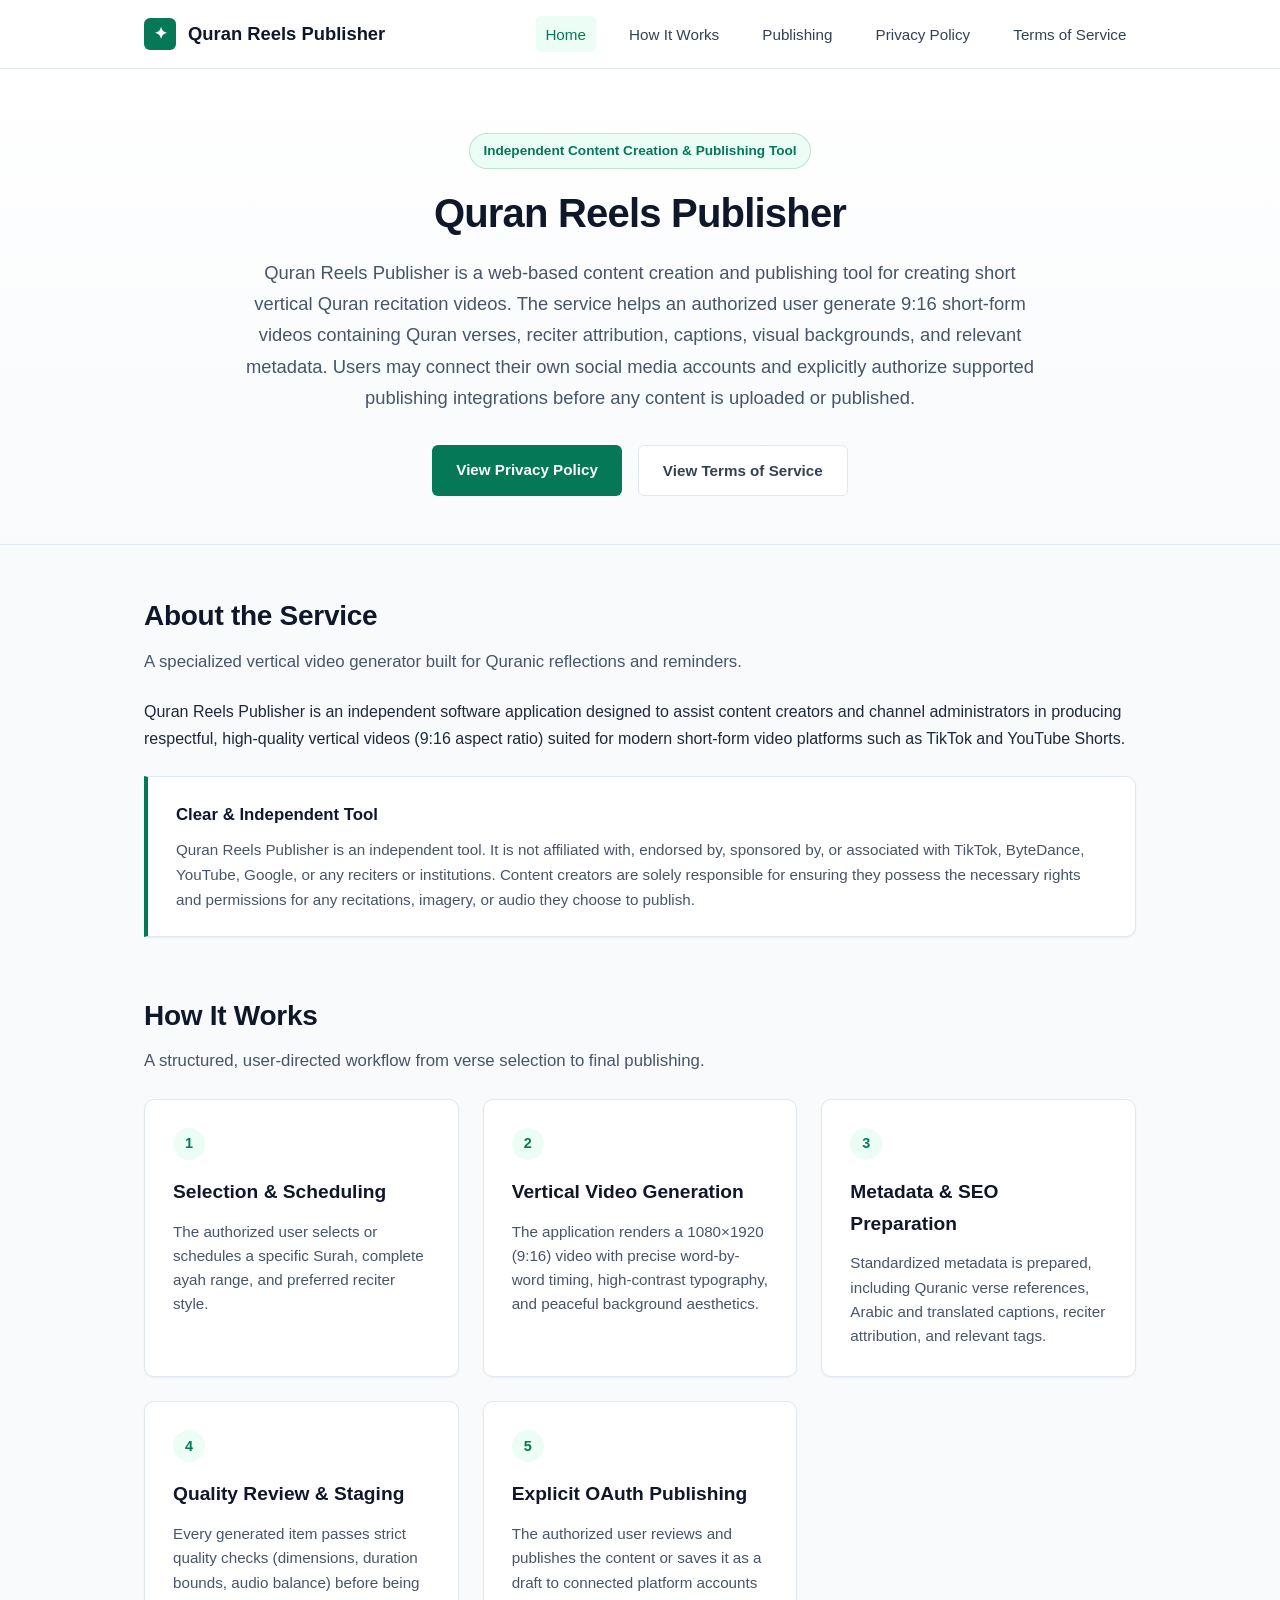
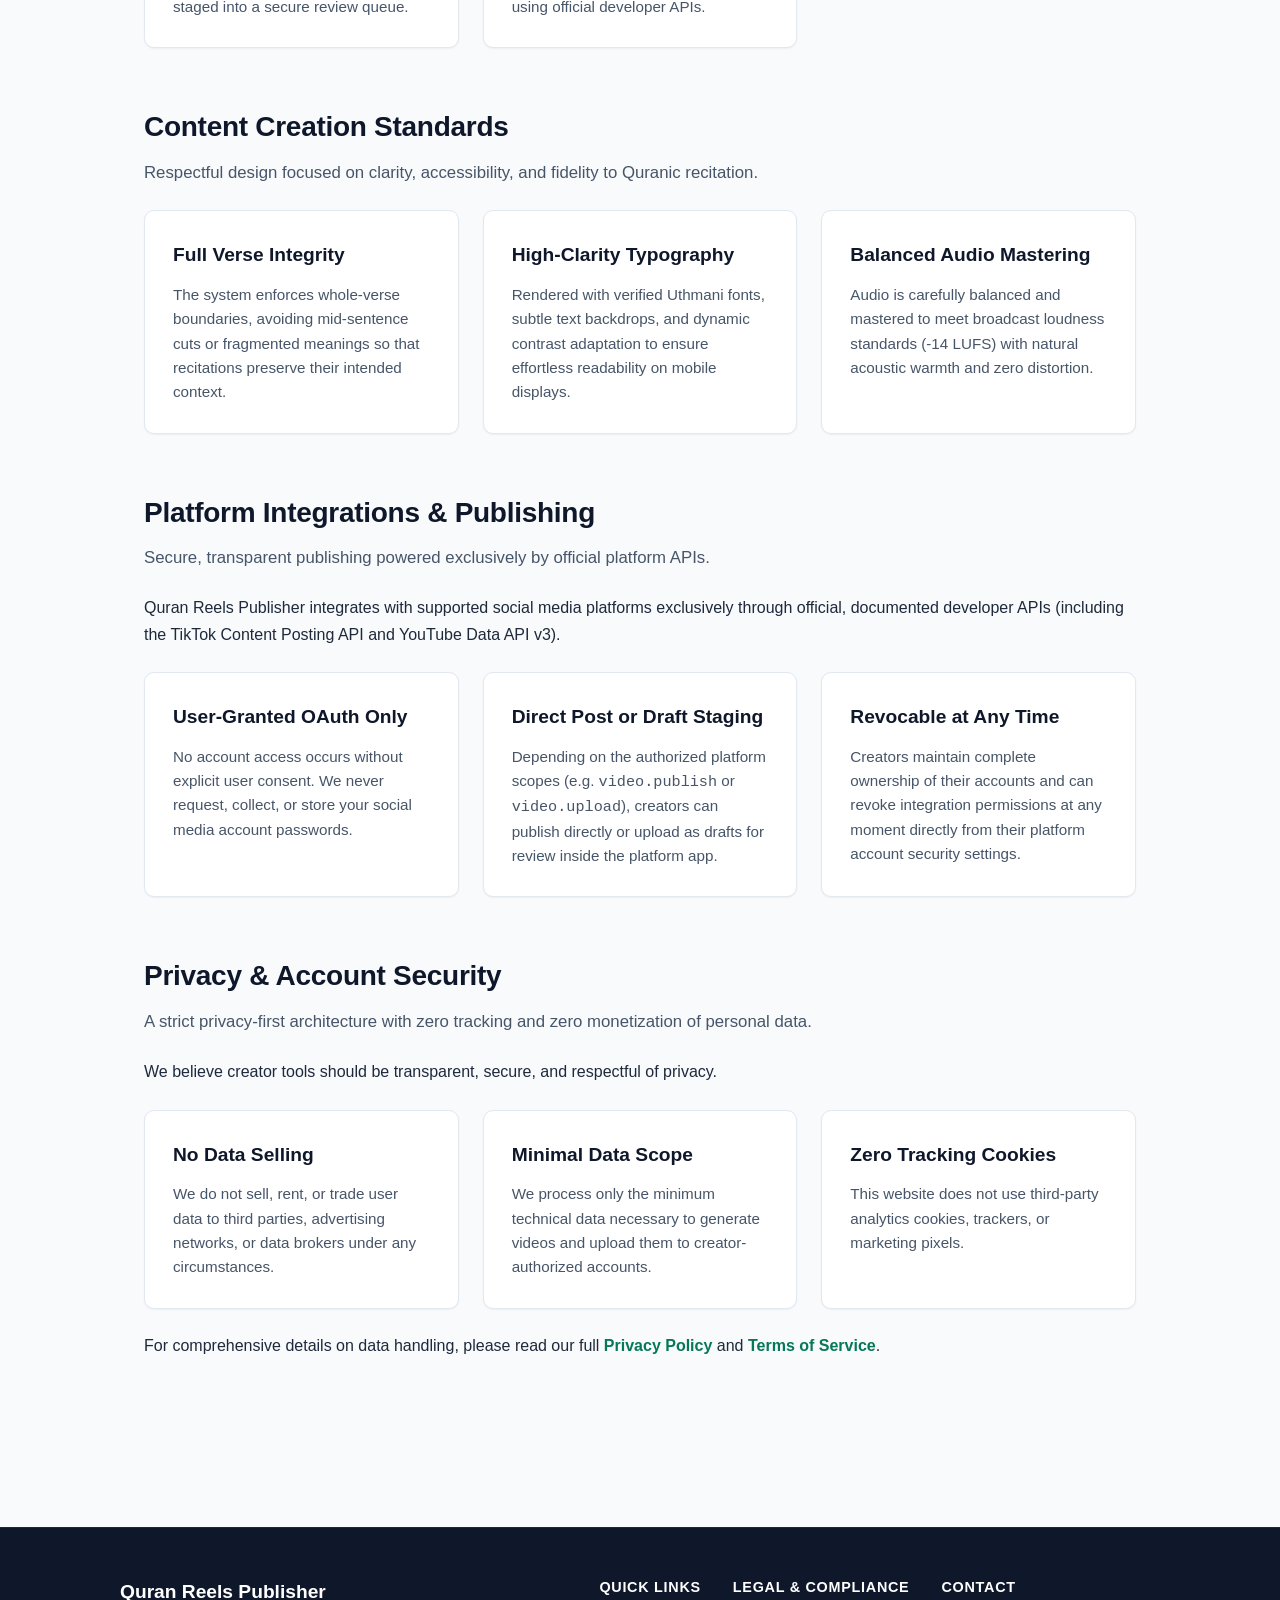
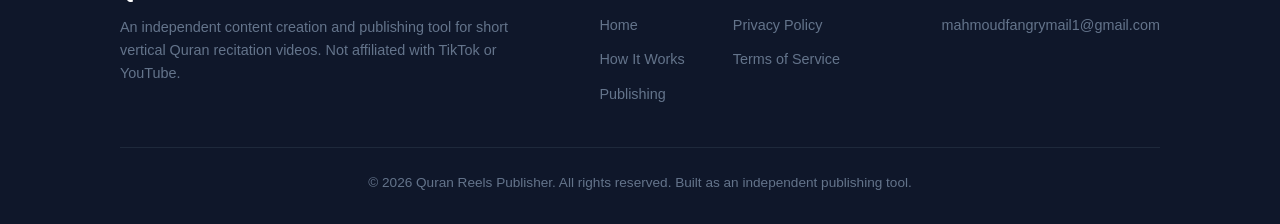
==== index.html @ bdb7a9ba "Initial Quran Reels Publisher website for platform review" ====
<!DOCTYPE html>
<html lang="en">
<head>
  <meta charset="UTF-8">
  <meta name="viewport" content="width=device-width, initial-scale=1.0">
  <title>Quran Reels Publisher — Short-Form Quran Video Creation & Publishing</title>
  <meta name="description" content="Quran Reels Publisher is a web-based content creation and publishing tool for creating short vertical Quran recitation videos.">
  <link rel="stylesheet" href="style.css">
</head>
<body>

  <!-- Site Navigation -->
  <header class="site-header">
    <div class="nav-container">
      <a href="index.html" class="brand">
        <span class="brand-icon">&#x2726;</span>
        <span>Quran Reels Publisher</span>
      </a>
      <nav class="main-nav">
        <a href="index.html" class="active">Home</a>
        <a href="#how-it-works">How It Works</a>
        <a href="#publishing">Publishing</a>
        <a href="privacy.html">Privacy Policy</a>
        <a href="terms.html">Terms of Service</a>
      </nav>
    </div>
  </header>

  <!-- Hero Section -->
  <header class="hero">
    <div class="hero-inner">
      <span class="badge">Independent Content Creation & Publishing Tool</span>
      <h1>Quran Reels Publisher</h1>
      <p class="hero-lead">
        Quran Reels Publisher is a web-based content creation and publishing tool for creating short vertical Quran recitation videos. The service helps an authorized user generate 9:16 short-form videos containing Quran verses, reciter attribution, captions, visual backgrounds, and relevant metadata. Users may connect their own social media accounts and explicitly authorize supported publishing integrations before any content is uploaded or published.
      </p>
      <div class="hero-actions">
        <a href="privacy.html" class="btn btn-primary">View Privacy Policy</a>
        <a href="terms.html" class="btn btn-secondary">View Terms of Service</a>
      </div>
    </div>
  </header>

  <!-- Main Content -->
  <main class="content-container">

    <!-- About Section -->
    <section class="info-section" id="about">
      <div class="section-header">
        <h2>About the Service</h2>
        <p>A specialized vertical video generator built for Quranic reflections and reminders.</p>
      </div>
      <p>
        Quran Reels Publisher is an independent software application designed to assist content creators and channel administrators in producing respectful, high-quality vertical videos (9:16 aspect ratio) suited for modern short-form video platforms such as TikTok and YouTube Shorts.
      </p>
      <div class="callout">
        <h4>Clear & Independent Tool</h4>
        <p>
          Quran Reels Publisher is an independent tool. It is not affiliated with, endorsed by, sponsored by, or associated with TikTok, ByteDance, YouTube, Google, or any reciters or institutions. Content creators are solely responsible for ensuring they possess the necessary rights and permissions for any recitations, imagery, or audio they choose to publish.
        </p>
      </div>
    </section>

    <!-- How It Works Section -->
    <section class="info-section" id="how-it-works">
      <div class="section-header">
        <h2>How It Works</h2>
        <p>A structured, user-directed workflow from verse selection to final publishing.</p>
      </div>
      <div class="cards-grid">
        <div class="card">
          <div class="card-step">1</div>
          <h3>Selection & Scheduling</h3>
          <p>The authorized user selects or schedules a specific Surah, complete ayah range, and preferred reciter style.</p>
        </div>
        <div class="card">
          <div class="card-step">2</div>
          <h3>Vertical Video Generation</h3>
          <p>The application renders a 1080&times;1920 (9:16) video with precise word-by-word timing, high-contrast typography, and peaceful background aesthetics.</p>
        </div>
        <div class="card">
          <div class="card-step">3</div>
          <h3>Metadata & SEO Preparation</h3>
          <p>Standardized metadata is prepared, including Quranic verse references, Arabic and translated captions, reciter attribution, and relevant tags.</p>
        </div>
        <div class="card">
          <div class="card-step">4</div>
          <h3>Quality Review & Staging</h3>
          <p>Every generated item passes strict quality checks (dimensions, duration bounds, audio balance) before being staged into a secure review queue.</p>
        </div>
        <div class="card">
          <div class="card-step">5</div>
          <h3>Explicit OAuth Publishing</h3>
          <p>The authorized user reviews and publishes the content or saves it as a draft to connected platform accounts using official developer APIs.</p>
        </div>
      </div>
    </section>

    <!-- Content Creation Details -->
    <section class="info-section" id="content-creation">
      <div class="section-header">
        <h2>Content Creation Standards</h2>
        <p>Respectful design focused on clarity, accessibility, and fidelity to Quranic recitation.</p>
      </div>
      <div class="cards-grid">
        <div class="card">
          <h3>Full Verse Integrity</h3>
          <p>The system enforces whole-verse boundaries, avoiding mid-sentence cuts or fragmented meanings so that recitations preserve their intended context.</p>
        </div>
        <div class="card">
          <h3>High-Clarity Typography</h3>
          <p>Rendered with verified Uthmani fonts, subtle text backdrops, and dynamic contrast adaptation to ensure effortless readability on mobile displays.</p>
        </div>
        <div class="card">
          <h3>Balanced Audio Mastering</h3>
          <p>Audio is carefully balanced and mastered to meet broadcast loudness standards (-14 LUFS) with natural acoustic warmth and zero distortion.</p>
        </div>
      </div>
    </section>

    <!-- Publishing & Integrations -->
    <section class="info-section" id="publishing">
      <div class="section-header">
        <h2>Platform Integrations & Publishing</h2>
        <p>Secure, transparent publishing powered exclusively by official platform APIs.</p>
      </div>
      <p>
        Quran Reels Publisher integrates with supported social media platforms exclusively through official, documented developer APIs (including the TikTok Content Posting API and YouTube Data API v3).
      </p>
      <div class="cards-grid">
        <div class="card">
          <h3>User-Granted OAuth Only</h3>
          <p>No account access occurs without explicit user consent. We never request, collect, or store your social media account passwords.</p>
        </div>
        <div class="card">
          <h3>Direct Post or Draft Staging</h3>
          <p>Depending on the authorized platform scopes (e.g. <code>video.publish</code> or <code>video.upload</code>), creators can publish directly or upload as drafts for review inside the platform app.</p>
        </div>
        <div class="card">
          <h3>Revocable at Any Time</h3>
          <p>Creators maintain complete ownership of their accounts and can revoke integration permissions at any moment directly from their platform account security settings.</p>
        </div>
      </div>
    </section>

    <!-- Privacy & Security Highlights -->
    <section class="info-section" id="privacy-security">
      <div class="section-header">
        <h2>Privacy & Account Security</h2>
        <p>A strict privacy-first architecture with zero tracking and zero monetization of personal data.</p>
      </div>
      <p>
        We believe creator tools should be transparent, secure, and respectful of privacy.
      </p>
      <div class="cards-grid">
        <div class="card">
          <h3>No Data Selling</h3>
          <p>We do not sell, rent, or trade user data to third parties, advertising networks, or data brokers under any circumstances.</p>
        </div>
        <div class="card">
          <h3>Minimal Data Scope</h3>
          <p>We process only the minimum technical data necessary to generate videos and upload them to creator-authorized accounts.</p>
        </div>
        <div class="card">
          <h3>Zero Tracking Cookies</h3>
          <p>This website does not use third-party analytics cookies, trackers, or marketing pixels.</p>
        </div>
      </div>
      <p style="margin-top: 1.5rem;">
        For comprehensive details on data handling, please read our full <a href="privacy.html"><strong>Privacy Policy</strong></a> and <a href="terms.html"><strong>Terms of Service</strong></a>.
      </p>
    </section>

  </main>

  <!-- Site Footer -->
  <footer class="site-footer">
    <div class="footer-container">
      <div class="footer-top">
        <div class="footer-brand">
          <h3>Quran Reels Publisher</h3>
          <p>
            An independent content creation and publishing tool for short vertical Quran recitation videos. Not affiliated with TikTok or YouTube.
          </p>
        </div>
        <div class="footer-nav">
          <div class="footer-column">
            <h4>Quick Links</h4>
            <ul>
              <li><a href="index.html">Home</a></li>
              <li><a href="#how-it-works">How It Works</a></li>
              <li><a href="#publishing">Publishing</a></li>
            </ul>
          </div>
          <div class="footer-column">
            <h4>Legal & Compliance</h4>
            <ul>
              <li><a href="privacy.html">Privacy Policy</a></li>
              <li><a href="terms.html">Terms of Service</a></li>
            </ul>
          </div>
          <div class="footer-column">
            <h4>Contact</h4>
            <ul>
              <li><a href="mailto:mahmoudfangrymail1@gmail.com">mahmoudfangrymail1@gmail.com</a></li>
            </ul>
          </div>
        </div>
      </div>
      <div class="footer-bottom">
        <p>&copy; 2026 Quran Reels Publisher. All rights reserved. Built as an independent publishing tool.</p>
      </div>
    </div>
  </footer>

</body>
</html>
---- style.css ----
/* ==========================================================================
   Quran Reels Publisher - Official Stylesheet
   Clean, modern, professional, responsive, zero tracking
   ========================================================================== */

:root {
  --primary: #047857;
  --primary-hover: #065f46;
  --primary-light: #ecfdf5;
  --slate-900: #0f172a;
  --slate-800: #1e293b;
  --slate-700: #334155;
  --slate-600: #475569;
  --slate-500: #64748b;
  --slate-100: #f1f5f9;
  --slate-50: #f8fafc;
  --card-bg: #ffffff;
  --border-color: #e2e8f0;
  --max-width: 1040px;
  --radius-sm: 6px;
  --radius-md: 10px;
  --radius-lg: 16px;
  --shadow-sm: 0 1px 2px rgba(0, 0, 0, 0.05);
  --shadow-md: 0 4px 6px -1px rgba(0, 0, 0, 0.08), 0 2px 4px -2px rgba(0, 0, 0, 0.06);
}

*, *::before, *::after {
  box-sizing: border-box;
  margin: 0;
  padding: 0;
}

body {
  font-family: -apple-system, BlinkMacSystemFont, "Segoe UI", Roboto, "Helvetica Neue", Arial, sans-serif;
  line-height: 1.65;
  color: var(--slate-800);
  background-color: var(--slate-50);
  -webkit-font-smoothing: antialiased;
}

a {
  color: var(--primary);
  text-decoration: none;
  transition: color 0.2s ease;
}

a:hover {
  color: var(--primary-hover);
  text-decoration: underline;
}

/* Header & Navigation */
header.site-header {
  background: #ffffff;
  border-bottom: 1px solid var(--border-color);
  position: sticky;
  top: 0;
  z-index: 100;
}

.nav-container {
  max-width: var(--max-width);
  margin: 0 auto;
  padding: 1rem 1.5rem;
  display: flex;
  justify-content: space-between;
  align-items: center;
  flex-wrap: wrap;
  gap: 1rem;
}

.brand {
  display: flex;
  align-items: center;
  gap: 0.75rem;
  font-size: 1.15rem;
  font-weight: 700;
  color: var(--slate-900);
  text-decoration: none;
}

.brand-icon {
  width: 32px;
  height: 32px;
  background: var(--primary);
  color: white;
  display: inline-flex;
  align-items: center;
  justify-content: center;
  border-radius: var(--radius-sm);
  font-size: 1rem;
  font-weight: bold;
}

nav.main-nav {
  display: flex;
  gap: 1.5rem;
  align-items: center;
  flex-wrap: wrap;
}

nav.main-nav a {
  color: var(--slate-700);
  font-weight: 500;
  font-size: 0.95rem;
  padding: 0.35rem 0.6rem;
  border-radius: var(--radius-sm);
}

nav.main-nav a:hover,
nav.main-nav a.active {
  color: var(--primary);
  background: var(--primary-light);
  text-decoration: none;
}

/* Hero Section */
.hero {
  background: linear-gradient(180deg, #ffffff 0%, var(--slate-50) 100%);
  padding: 4rem 1.5rem 3rem;
  text-align: center;
  border-bottom: 1px solid var(--border-color);
}

.hero-inner {
  max-width: 800px;
  margin: 0 auto;
}

.badge {
  display: inline-block;
  background: var(--primary-light);
  color: var(--primary);
  font-size: 0.85rem;
  font-weight: 600;
  padding: 0.35rem 0.85rem;
  border-radius: 999px;
  margin-bottom: 1.25rem;
  border: 1px solid rgba(4, 120, 87, 0.2);
}

.hero h1 {
  font-size: 2.5rem;
  line-height: 1.2;
  color: var(--slate-900);
  margin-bottom: 1.25rem;
  font-weight: 800;
  letter-spacing: -0.02em;
}

.hero-lead {
  font-size: 1.15rem;
  color: var(--slate-600);
  margin-bottom: 2rem;
  line-height: 1.7;
}

.hero-actions {
  display: flex;
  gap: 1rem;
  justify-content: center;
  flex-wrap: wrap;
}

.btn {
  display: inline-block;
  padding: 0.75rem 1.5rem;
  border-radius: var(--radius-sm);
  font-weight: 600;
  font-size: 0.95rem;
  text-decoration: none;
  transition: all 0.2s ease;
}

.btn-primary {
  background: var(--primary);
  color: white;
}

.btn-primary:hover {
  background: var(--primary-hover);
  color: white;
  text-decoration: none;
  box-shadow: var(--shadow-sm);
}

.btn-secondary {
  background: white;
  color: var(--slate-700);
  border: 1px solid var(--border-color);
}

.btn-secondary:hover {
  background: var(--slate-100);
  color: var(--slate-900);
  text-decoration: none;
}

/* Main Container */
main.content-container {
  max-width: var(--max-width);
  margin: 0 auto;
  padding: 3rem 1.5rem;
}

/* Sections */
section.info-section {
  margin-bottom: 3.5rem;
}

.section-header {
  margin-bottom: 1.5rem;
}

.section-header h2 {
  font-size: 1.75rem;
  color: var(--slate-900);
  font-weight: 700;
  letter-spacing: -0.01em;
  margin-bottom: 0.5rem;
}

.section-header p {
  color: var(--slate-600);
  font-size: 1.05rem;
}

/* Cards & Grid */
.cards-grid {
  display: grid;
  grid-template-columns: repeat(auto-fit, minmax(280px, 1fr));
  gap: 1.5rem;
  margin-top: 1.5rem;
}

.card {
  background: var(--card-bg);
  border: 1px solid var(--border-color);
  border-radius: var(--radius-md);
  padding: 1.75rem;
  box-shadow: var(--shadow-sm);
  transition: transform 0.2s ease, box-shadow 0.2s ease;
}

.card:hover {
  transform: translateY(-2px);
  box-shadow: var(--shadow-md);
}

.card-step {
  display: inline-flex;
  align-items: center;
  justify-content: center;
  width: 32px;
  height: 32px;
  border-radius: 50%;
  background: var(--primary-light);
  color: var(--primary);
  font-weight: 700;
  font-size: 0.9rem;
  margin-bottom: 1rem;
}

.card h3 {
  font-size: 1.2rem;
  color: var(--slate-900);
  margin-bottom: 0.75rem;
  font-weight: 600;
}

.card p {
  color: var(--slate-600);
  font-size: 0.95rem;
  line-height: 1.6;
}

/* Callout Box */
.callout {
  background: white;
  border-left: 4px solid var(--primary);
  border-radius: 0 var(--radius-md) var(--radius-md) 0;
  padding: 1.5rem 1.75rem;
  margin: 1.5rem 0;
  box-shadow: var(--shadow-sm);
  border-top: 1px solid var(--border-color);
  border-right: 1px solid var(--border-color);
  border-bottom: 1px solid var(--border-color);
}

.callout h4 {
  color: var(--slate-900);
  font-size: 1.05rem;
  margin-bottom: 0.5rem;
}

.callout p {
  color: var(--slate-600);
  font-size: 0.95rem;
}

/* Legal Document Styles */
.legal-document {
  background: var(--card-bg);
  border: 1px solid var(--border-color);
  border-radius: var(--radius-lg);
  padding: 2.5rem 2.5rem;
  box-shadow: var(--shadow-sm);
  max-width: 860px;
  margin: 0 auto;
}

.legal-header {
  border-bottom: 1px solid var(--border-color);
  padding-bottom: 1.5rem;
  margin-bottom: 2rem;
}

.legal-header h1 {
  font-size: 2.25rem;
  color: var(--slate-900);
  margin-bottom: 0.5rem;
}

.legal-meta {
  color: var(--slate-500);
  font-size: 0.9rem;
}

.legal-content h2 {
  font-size: 1.35rem;
  color: var(--slate-900);
  margin-top: 2rem;
  margin-bottom: 0.75rem;
  padding-top: 0.5rem;
  border-top: 1px solid var(--slate-100);
}

.legal-content h2:first-of-type {
  border-top: none;
  margin-top: 0;
}

.legal-content h3 {
  font-size: 1.1rem;
  color: var(--slate-800);
  margin-top: 1.25rem;
  margin-bottom: 0.5rem;
}

.legal-content p {
  color: var(--slate-700);
  margin-bottom: 1rem;
  font-size: 0.98rem;
  line-height: 1.7;
}

.legal-content ul, .legal-content ol {
  margin: 0.75rem 0 1.25rem 1.5rem;
  color: var(--slate-700);
}

.legal-content li {
  margin-bottom: 0.5rem;
  line-height: 1.6;
  font-size: 0.98rem;
}

/* Footer */
footer.site-footer {
  background: var(--slate-900);
  color: var(--slate-100);
  padding: 3rem 1.5rem 2rem;
  margin-top: 4rem;
  border-top: 1px solid var(--slate-800);
}

.footer-container {
  max-width: var(--max-width);
  margin: 0 auto;
}

.footer-top {
  display: flex;
  justify-content: space-between;
  align-items: flex-start;
  flex-wrap: wrap;
  gap: 2rem;
  padding-bottom: 2rem;
  border-bottom: 1px solid var(--slate-800);
}

.footer-brand h3 {
  color: white;
  font-size: 1.2rem;
  margin-bottom: 0.5rem;
}

.footer-brand p {
  color: var(--slate-500);
  font-size: 0.9rem;
  max-width: 420px;
  line-height: 1.6;
}

.footer-nav {
  display: flex;
  gap: 2rem;
  flex-wrap: wrap;
}

.footer-column h4 {
  color: white;
  font-size: 0.9rem;
  text-transform: uppercase;
  letter-spacing: 0.05em;
  margin-bottom: 0.75rem;
}

.footer-column ul {
  list-style: none;
}

.footer-column li {
  margin-bottom: 0.5rem;
}

.footer-column a {
  color: var(--slate-500);
  font-size: 0.9rem;
}

.footer-column a:hover {
  color: white;
  text-decoration: underline;
}

.footer-bottom {
  padding-top: 1.5rem;
  text-align: center;
  color: var(--slate-500);
  font-size: 0.85rem;
  line-height: 1.6;
}

/* Mobile Responsiveness */
@media (max-width: 768px) {
  .hero h1 {
    font-size: 2rem;
  }
  .nav-container {
    flex-direction: column;
    align-items: flex-start;
  }
  nav.main-nav {
    width: 100%;
    justify-content: flex-start;
    gap: 0.75rem;
  }
  .legal-document {
    padding: 1.5rem;
  }
  .footer-top {
    flex-direction: column;
  }
}
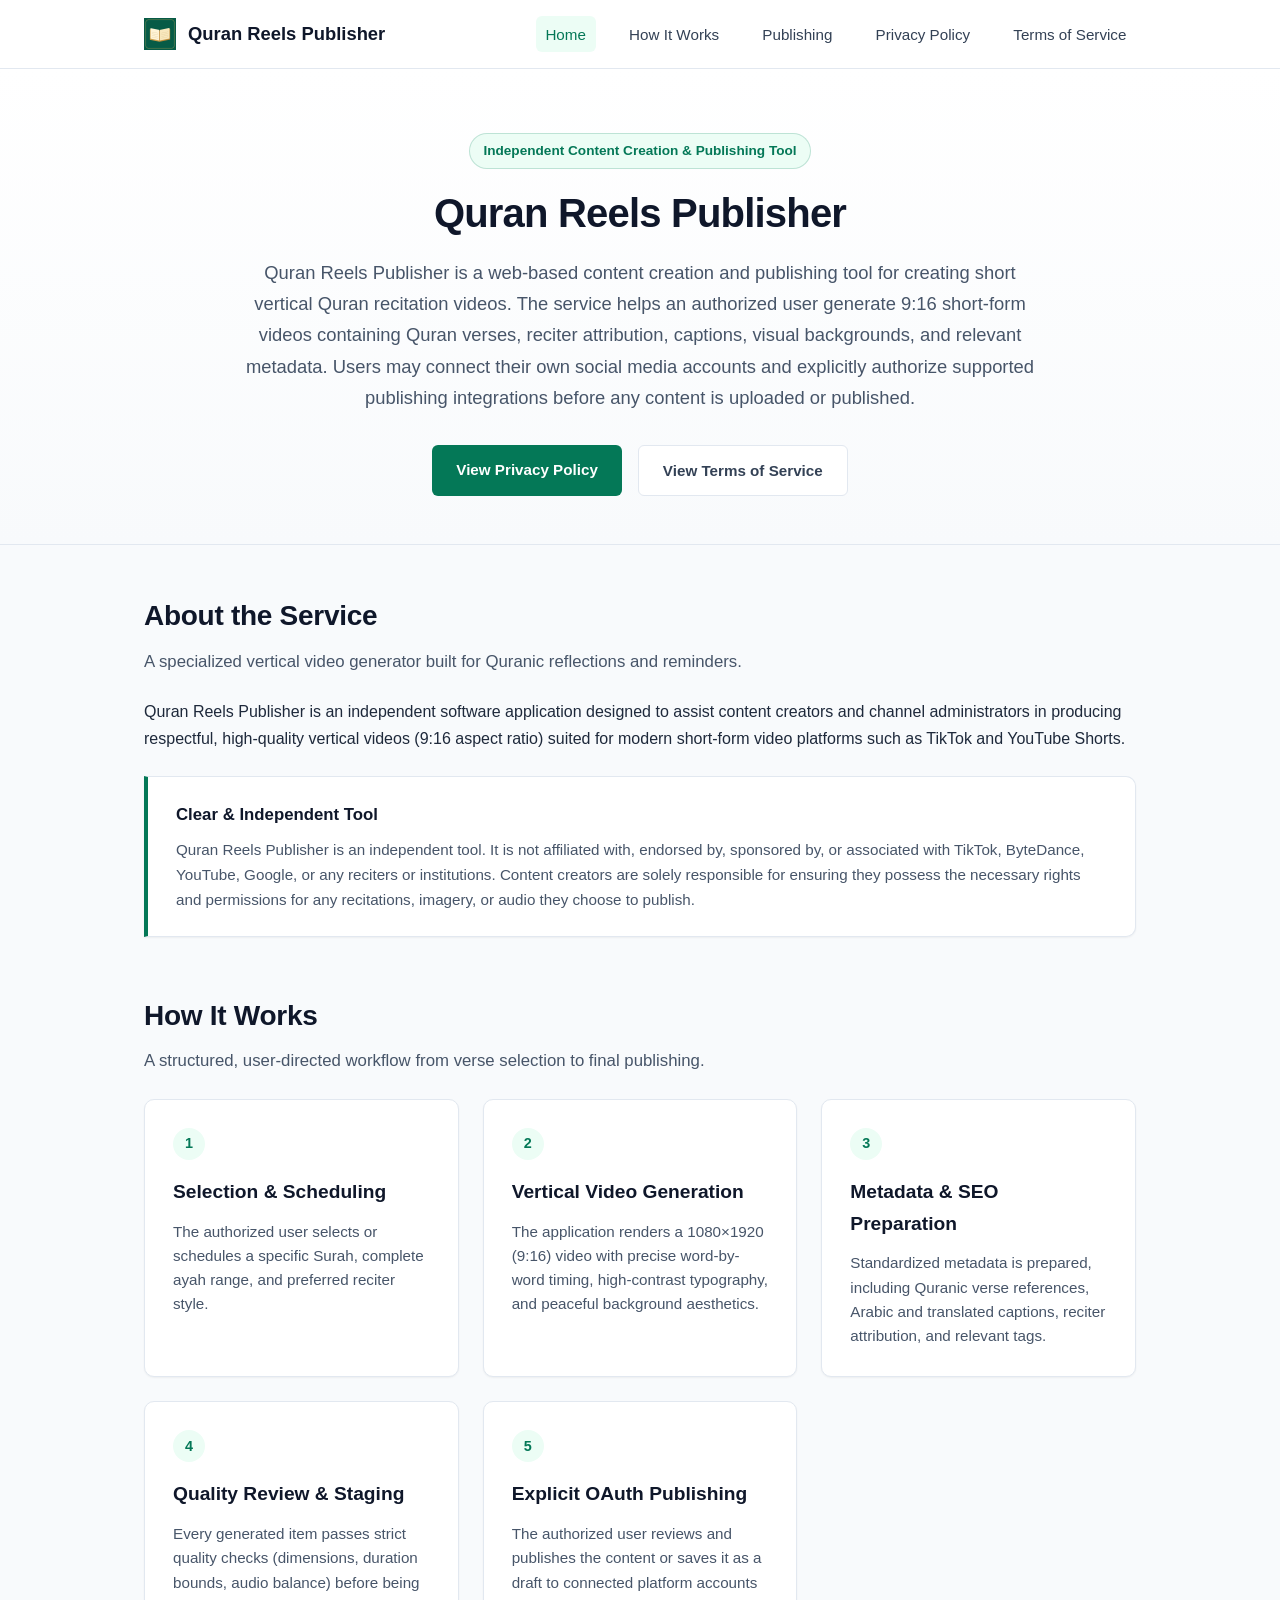
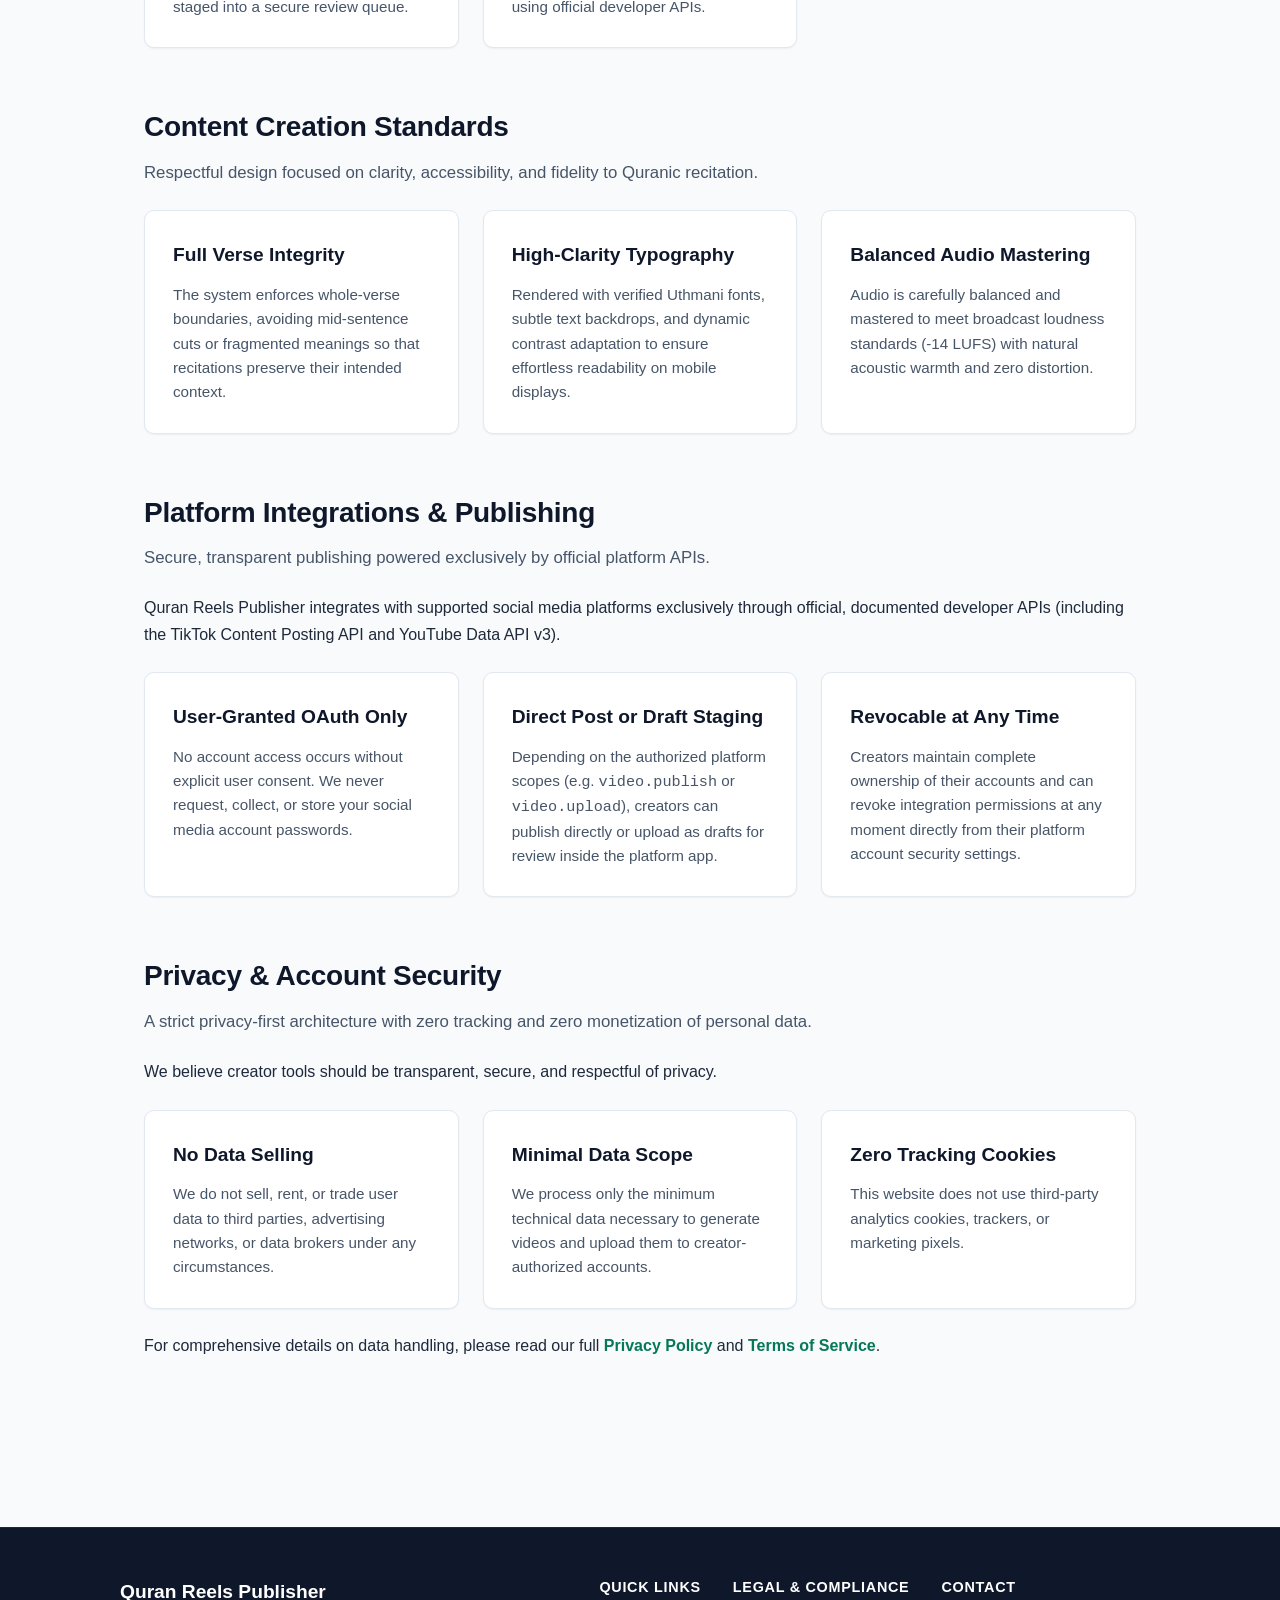
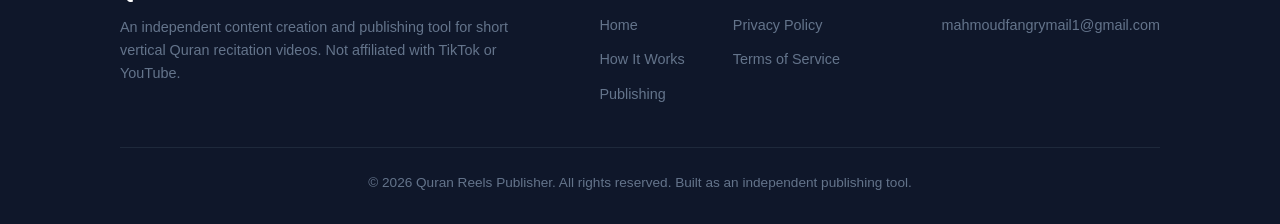
==== commit 621e0525: "Unify app branding and favicon for TikTok review" ====
--- a/index.html
+++ b/index.html
@@ -5,6 +5,9 @@
   <meta name="viewport" content="width=device-width, initial-scale=1.0">
   <title>Quran Reels Publisher — Short-Form Quran Video Creation & Publishing</title>
   <meta name="description" content="Quran Reels Publisher is a web-based content creation and publishing tool for creating short vertical Quran recitation videos.">
+  <link rel="canonical" href="https://mahmoudblog4-png.github.io/quran-reels-publisher-site/">
+  <link rel="icon" type="image/png" href="assets/app-icon.png">
+  <link rel="apple-touch-icon" href="assets/app-icon.png">
   <link rel="stylesheet" href="style.css">
 </head>
 <body>
@@ -13,7 +16,7 @@
   <header class="site-header">
     <div class="nav-container">
       <a href="index.html" class="brand">
-        <span class="brand-icon">&#x2726;</span>
+        <img class="brand-icon" src="assets/app-icon.png" alt="">
         <span>Quran Reels Publisher</span>
       </a>
       <nav class="main-nav">
--- a/style.css
+++ b/style.css
@@ -80,16 +80,10 @@
 }
 
 .brand-icon {
+  display: block;
   width: 32px;
   height: 32px;
-  background: var(--primary);
-  color: white;
-  display: inline-flex;
-  align-items: center;
-  justify-content: center;
-  border-radius: var(--radius-sm);
-  font-size: 1rem;
-  font-weight: bold;
+  flex: 0 0 32px;
 }
 
 nav.main-nav {
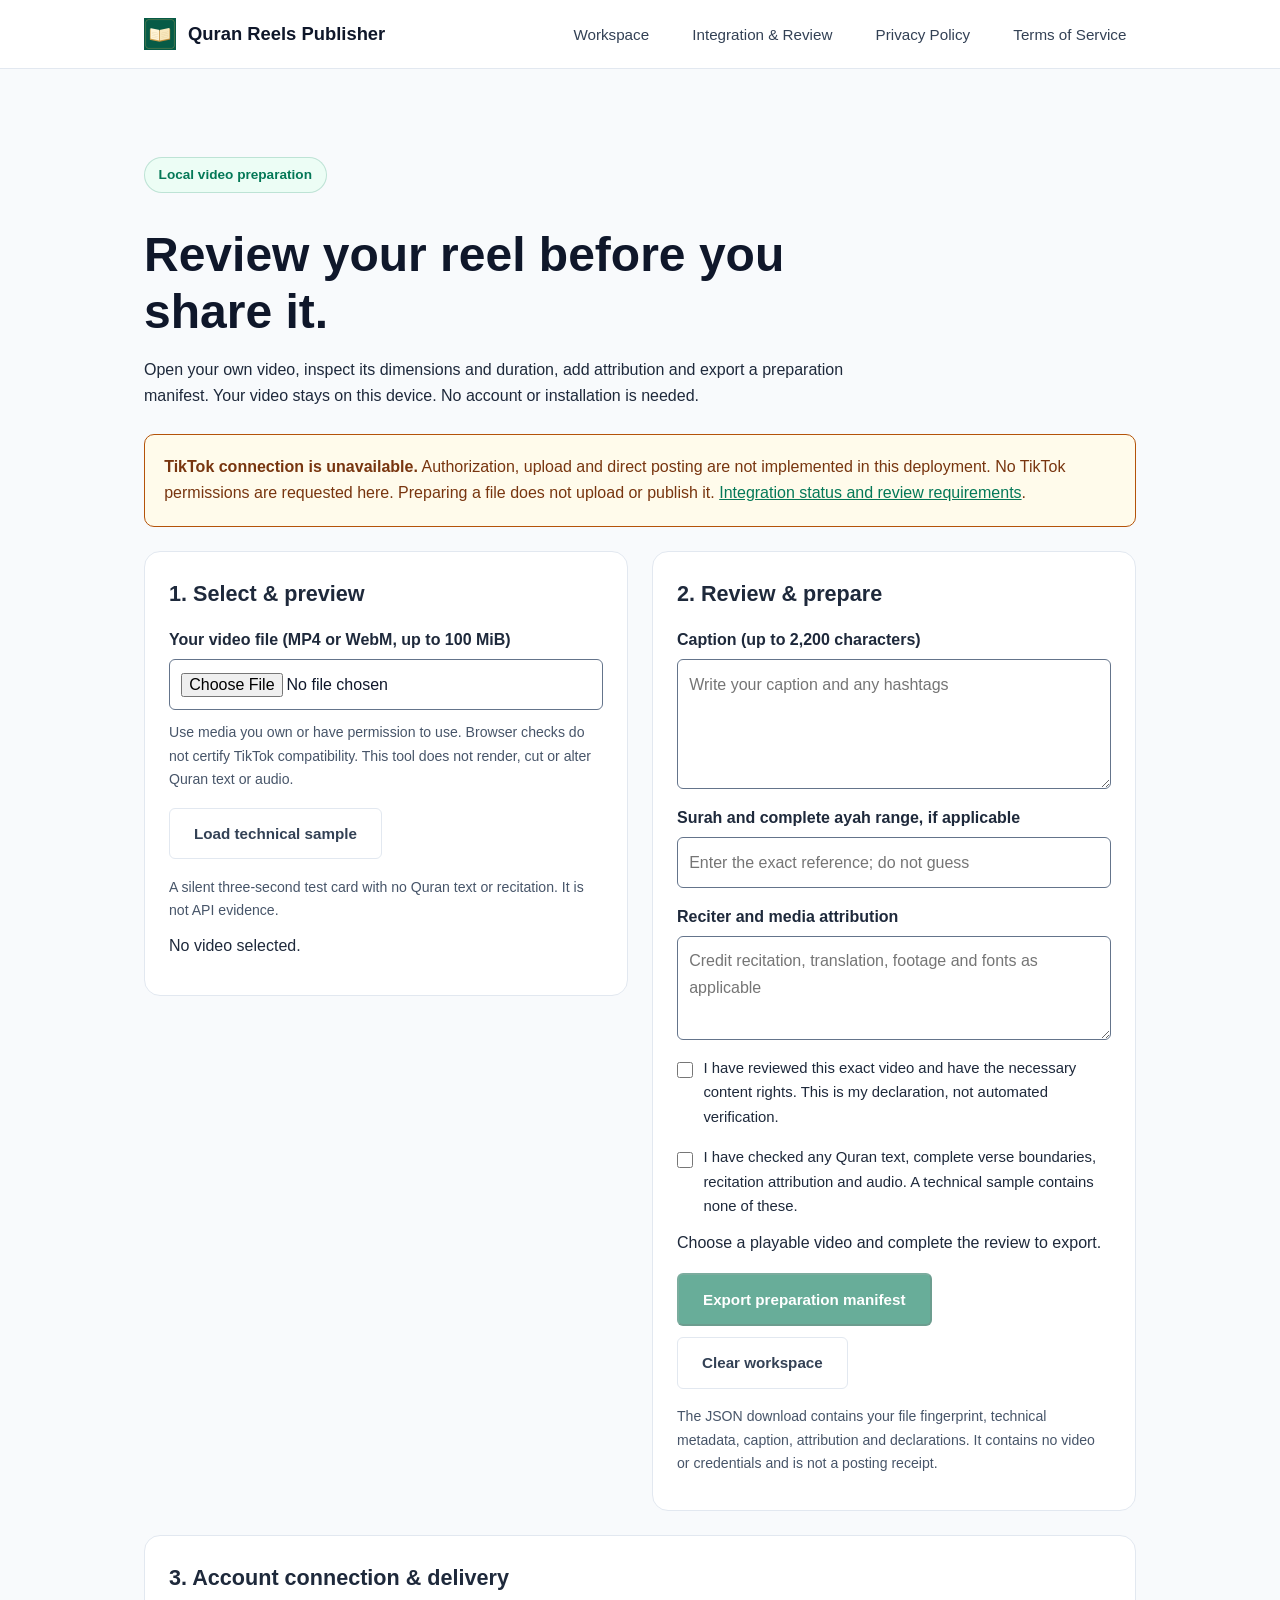
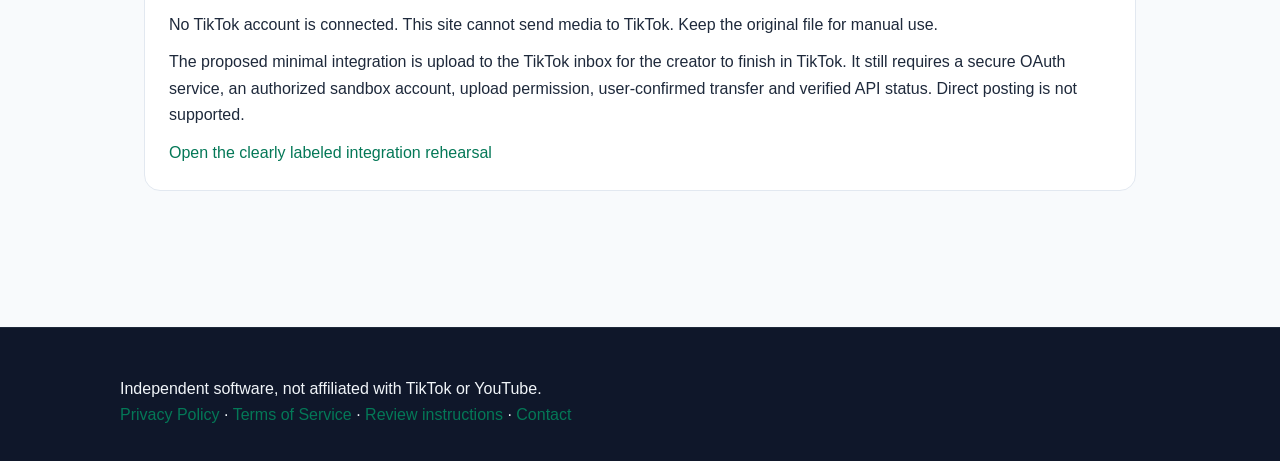
==== commit fc610ec1: "Replace landing page with honest local video preparation workspace" ====
--- a/index.html
+++ b/index.html
@@ -3,218 +3,21 @@
 <head>
   <meta charset="UTF-8">
   <meta name="viewport" content="width=device-width, initial-scale=1.0">
-  <title>Quran Reels Publisher — Short-Form Quran Video Creation & Publishing</title>
-  <meta name="description" content="Quran Reels Publisher is a web-based content creation and publishing tool for creating short vertical Quran recitation videos.">
+  <title>Quran Reels Publisher — Video Preparation Workspace</title>
+  <meta name="description" content="Preview your own video locally, inspect media, edit attribution and export a preparation manifest. TikTok connection is currently unavailable.">
   <link rel="canonical" href="https://mahmoudblog4-png.github.io/quran-reels-publisher-site/">
   <link rel="icon" type="image/png" href="assets/app-icon.png">
   <link rel="apple-touch-icon" href="assets/app-icon.png">
-  <link rel="stylesheet" href="style.css">
+  <link rel="stylesheet" href="style.css"><link rel="stylesheet" href="workspace.css"><script src="workspace.js" defer></script><meta http-equiv="Content-Security-Policy" content="default-src 'self'; script-src 'self'; style-src 'self'; img-src 'self' blob:; media-src 'self' blob:; connect-src 'none'; object-src 'none'; base-uri 'none'; form-action 'none'">
 </head>
 <body>
-
-  <!-- Site Navigation -->
-  <header class="site-header">
-    <div class="nav-container">
-      <a href="index.html" class="brand">
-        <img class="brand-icon" src="assets/app-icon.png" alt="">
-        <span>Quran Reels Publisher</span>
-      </a>
-      <nav class="main-nav">
-        <a href="index.html" class="active">Home</a>
-        <a href="#how-it-works">How It Works</a>
-        <a href="#publishing">Publishing</a>
-        <a href="privacy.html">Privacy Policy</a>
-        <a href="terms.html">Terms of Service</a>
-      </nav>
-    </div>
-  </header>
-
-  <!-- Hero Section -->
-  <header class="hero">
-    <div class="hero-inner">
-      <span class="badge">Independent Content Creation & Publishing Tool</span>
-      <h1>Quran Reels Publisher</h1>
-      <p class="hero-lead">
-        Quran Reels Publisher is a web-based content creation and publishing tool for creating short vertical Quran recitation videos. The service helps an authorized user generate 9:16 short-form videos containing Quran verses, reciter attribution, captions, visual backgrounds, and relevant metadata. Users may connect their own social media accounts and explicitly authorize supported publishing integrations before any content is uploaded or published.
-      </p>
-      <div class="hero-actions">
-        <a href="privacy.html" class="btn btn-primary">View Privacy Policy</a>
-        <a href="terms.html" class="btn btn-secondary">View Terms of Service</a>
-      </div>
-    </div>
-  </header>
-
-  <!-- Main Content -->
-  <main class="content-container">
-
-    <!-- About Section -->
-    <section class="info-section" id="about">
-      <div class="section-header">
-        <h2>About the Service</h2>
-        <p>A specialized vertical video generator built for Quranic reflections and reminders.</p>
-      </div>
-      <p>
-        Quran Reels Publisher is an independent software application designed to assist content creators and channel administrators in producing respectful, high-quality vertical videos (9:16 aspect ratio) suited for modern short-form video platforms such as TikTok and YouTube Shorts.
-      </p>
-      <div class="callout">
-        <h4>Clear & Independent Tool</h4>
-        <p>
-          Quran Reels Publisher is an independent tool. It is not affiliated with, endorsed by, sponsored by, or associated with TikTok, ByteDance, YouTube, Google, or any reciters or institutions. Content creators are solely responsible for ensuring they possess the necessary rights and permissions for any recitations, imagery, or audio they choose to publish.
-        </p>
-      </div>
-    </section>
-
-    <!-- How It Works Section -->
-    <section class="info-section" id="how-it-works">
-      <div class="section-header">
-        <h2>How It Works</h2>
-        <p>A structured, user-directed workflow from verse selection to final publishing.</p>
-      </div>
-      <div class="cards-grid">
-        <div class="card">
-          <div class="card-step">1</div>
-          <h3>Selection & Scheduling</h3>
-          <p>The authorized user selects or schedules a specific Surah, complete ayah range, and preferred reciter style.</p>
-        </div>
-        <div class="card">
-          <div class="card-step">2</div>
-          <h3>Vertical Video Generation</h3>
-          <p>The application renders a 1080&times;1920 (9:16) video with precise word-by-word timing, high-contrast typography, and peaceful background aesthetics.</p>
-        </div>
-        <div class="card">
-          <div class="card-step">3</div>
-          <h3>Metadata & SEO Preparation</h3>
-          <p>Standardized metadata is prepared, including Quranic verse references, Arabic and translated captions, reciter attribution, and relevant tags.</p>
-        </div>
-        <div class="card">
-          <div class="card-step">4</div>
-          <h3>Quality Review & Staging</h3>
-          <p>Every generated item passes strict quality checks (dimensions, duration bounds, audio balance) before being staged into a secure review queue.</p>
-        </div>
-        <div class="card">
-          <div class="card-step">5</div>
-          <h3>Explicit OAuth Publishing</h3>
-          <p>The authorized user reviews and publishes the content or saves it as a draft to connected platform accounts using official developer APIs.</p>
-        </div>
-      </div>
-    </section>
-
-    <!-- Content Creation Details -->
-    <section class="info-section" id="content-creation">
-      <div class="section-header">
-        <h2>Content Creation Standards</h2>
-        <p>Respectful design focused on clarity, accessibility, and fidelity to Quranic recitation.</p>
-      </div>
-      <div class="cards-grid">
-        <div class="card">
-          <h3>Full Verse Integrity</h3>
-          <p>The system enforces whole-verse boundaries, avoiding mid-sentence cuts or fragmented meanings so that recitations preserve their intended context.</p>
-        </div>
-        <div class="card">
-          <h3>High-Clarity Typography</h3>
-          <p>Rendered with verified Uthmani fonts, subtle text backdrops, and dynamic contrast adaptation to ensure effortless readability on mobile displays.</p>
-        </div>
-        <div class="card">
-          <h3>Balanced Audio Mastering</h3>
-          <p>Audio is carefully balanced and mastered to meet broadcast loudness standards (-14 LUFS) with natural acoustic warmth and zero distortion.</p>
-        </div>
-      </div>
-    </section>
-
-    <!-- Publishing & Integrations -->
-    <section class="info-section" id="publishing">
-      <div class="section-header">
-        <h2>Platform Integrations & Publishing</h2>
-        <p>Secure, transparent publishing powered exclusively by official platform APIs.</p>
-      </div>
-      <p>
-        Quran Reels Publisher integrates with supported social media platforms exclusively through official, documented developer APIs (including the TikTok Content Posting API and YouTube Data API v3).
-      </p>
-      <div class="cards-grid">
-        <div class="card">
-          <h3>User-Granted OAuth Only</h3>
-          <p>No account access occurs without explicit user consent. We never request, collect, or store your social media account passwords.</p>
-        </div>
-        <div class="card">
-          <h3>Direct Post or Draft Staging</h3>
-          <p>Depending on the authorized platform scopes (e.g. <code>video.publish</code> or <code>video.upload</code>), creators can publish directly or upload as drafts for review inside the platform app.</p>
-        </div>
-        <div class="card">
-          <h3>Revocable at Any Time</h3>
-          <p>Creators maintain complete ownership of their accounts and can revoke integration permissions at any moment directly from their platform account security settings.</p>
-        </div>
-      </div>
-    </section>
-
-    <!-- Privacy & Security Highlights -->
-    <section class="info-section" id="privacy-security">
-      <div class="section-header">
-        <h2>Privacy & Account Security</h2>
-        <p>A strict privacy-first architecture with zero tracking and zero monetization of personal data.</p>
-      </div>
-      <p>
-        We believe creator tools should be transparent, secure, and respectful of privacy.
-      </p>
-      <div class="cards-grid">
-        <div class="card">
-          <h3>No Data Selling</h3>
-          <p>We do not sell, rent, or trade user data to third parties, advertising networks, or data brokers under any circumstances.</p>
-        </div>
-        <div class="card">
-          <h3>Minimal Data Scope</h3>
-          <p>We process only the minimum technical data necessary to generate videos and upload them to creator-authorized accounts.</p>
-        </div>
-        <div class="card">
-          <h3>Zero Tracking Cookies</h3>
-          <p>This website does not use third-party analytics cookies, trackers, or marketing pixels.</p>
-        </div>
-      </div>
-      <p style="margin-top: 1.5rem;">
-        For comprehensive details on data handling, please read our full <a href="privacy.html"><strong>Privacy Policy</strong></a> and <a href="terms.html"><strong>Terms of Service</strong></a>.
-      </p>
-    </section>
-
-  </main>
-
-  <!-- Site Footer -->
-  <footer class="site-footer">
-    <div class="footer-container">
-      <div class="footer-top">
-        <div class="footer-brand">
-          <h3>Quran Reels Publisher</h3>
-          <p>
-            An independent content creation and publishing tool for short vertical Quran recitation videos. Not affiliated with TikTok or YouTube.
-          </p>
-        </div>
-        <div class="footer-nav">
-          <div class="footer-column">
-            <h4>Quick Links</h4>
-            <ul>
-              <li><a href="index.html">Home</a></li>
-              <li><a href="#how-it-works">How It Works</a></li>
-              <li><a href="#publishing">Publishing</a></li>
-            </ul>
-          </div>
-          <div class="footer-column">
-            <h4>Legal & Compliance</h4>
-            <ul>
-              <li><a href="privacy.html">Privacy Policy</a></li>
-              <li><a href="terms.html">Terms of Service</a></li>
-            </ul>
-          </div>
-          <div class="footer-column">
-            <h4>Contact</h4>
-            <ul>
-              <li><a href="mailto:mahmoudfangrymail1@gmail.com">mahmoudfangrymail1@gmail.com</a></li>
-            </ul>
-          </div>
-        </div>
-      </div>
-      <div class="footer-bottom">
-        <p>&copy; 2026 Quran Reels Publisher. All rights reserved. Built as an independent publishing tool.</p>
-      </div>
-    </div>
-  </footer>
-
-</body>
-</html>
+<header class="site-header"><div class="nav-container"><a href="index.html" class="brand"><img class="brand-icon" src="assets/app-icon.png" alt=""><span>Quran Reels Publisher</span></a><nav class="main-nav" aria-label="Main navigation"><a href="#workspace">Workspace</a><a href="review.html">Integration &amp; Review</a><a href="privacy.html">Privacy Policy</a><a href="terms.html">Terms of Service</a></nav></div></header>
+<main class="content-container">
+<section class="workspace-intro"><span class="badge">Local video preparation</span><h1>Review your reel before you share it.</h1><p>Open your own video, inspect its dimensions and duration, add attribution and export a preparation manifest. Your video stays on this device. No account or installation is needed.</p></section>
+<aside class="notice"><strong>TikTok connection is unavailable.</strong> Authorization, upload and direct posting are not implemented in this deployment. No TikTok permissions are requested here. Preparing a file does not upload or publish it. <a href="review.html">Integration status and review requirements</a>.</aside>
+<section id="workspace" class="workspace-grid" aria-label="Video preparation workspace">
+<div class="panel"><h2>1. Select &amp; preview</h2><label for="video-file">Your video file (MP4 or WebM, up to 100 MiB)</label><input id="video-file" type="file" accept="video/mp4,video/webm,.mp4,.webm" aria-describedby="file-help"><p id="file-help" class="help">Use media you own or have permission to use. Browser checks do not certify TikTok compatibility. This tool does not render, cut or alter Quran text or audio.</p><button id="sample" type="button" class="btn btn-secondary">Load technical sample</button><p class="help">A silent three-second test card with no Quran text or recitation. It is not API evidence.</p><video id="preview" controls playsinline preload="metadata" aria-label="Selected video preview" hidden></video><p id="media-status" role="status" aria-live="polite">No video selected.</p><dl id="media-details" hidden></dl></div>
+<form id="preparation" class="panel"><h2>2. Review &amp; prepare</h2><label for="caption">Caption (up to 2,200 characters)</label><textarea id="caption" maxlength="2200" rows="4" required dir="auto" placeholder="Write your caption and any hashtags"></textarea><label for="reference">Surah and complete ayah range, if applicable</label><input id="reference" maxlength="160" dir="auto" placeholder="Enter the exact reference; do not guess"><label for="attribution">Reciter and media attribution</label><textarea id="attribution" maxlength="1500" rows="3" dir="auto" placeholder="Credit recitation, translation, footage and fonts as applicable"></textarea><label class="check"><input id="rights" type="checkbox" required><span>I have reviewed this exact video and have the necessary content rights. This is my declaration, not automated verification.</span></label><label class="check"><input id="integrity" type="checkbox" required><span>I have checked any Quran text, complete verse boundaries, recitation attribution and audio. A technical sample contains none of these.</span></label><p id="preparation-status" role="status" aria-live="polite">Choose a playable video and complete the review to export.</p><button id="export" class="btn btn-primary" type="submit" disabled>Export preparation manifest</button><button id="clear-workspace" class="btn btn-secondary" type="button">Clear workspace</button><p class="help">The JSON download contains your file fingerprint, technical metadata, caption, attribution and declarations. It contains no video or credentials and is not a posting receipt.</p></form>
+</section><section class="panel"><h2>3. Account connection &amp; delivery</h2><p>No TikTok account is connected. This site cannot send media to TikTok. Keep the original file for manual use.</p><p>The proposed minimal integration is upload to the TikTok inbox for the creator to finish in TikTok. It still requires a secure OAuth service, an authorized sandbox account, upload permission, user-confirmed transfer and verified API status. Direct posting is not supported.</p><a href="demo.html">Open the clearly labeled integration rehearsal</a></section></main>
+<footer class="site-footer"><div class="footer-container"><p>Independent software, not affiliated with TikTok or YouTube.</p><p><a href="privacy.html">Privacy Policy</a> · <a href="terms.html">Terms of Service</a> · <a href="review.html">Review instructions</a> · <a href="mailto:mahmoudfangrymail1@gmail.com">Contact</a></p></div></footer>
+</body></html>
--- a/workspace.css
+++ b/workspace.css
@@ -0,0 +1,6 @@
+.workspace-intro{padding:2.5rem 0 1.5rem;max-width:760px}.workspace-intro h1{font-size:clamp(2rem,5vw,3rem);line-height:1.2;margin:.8rem 0 1rem;color:var(--slate-900)}
+.notice{padding:1.2rem;border:1px solid #b45309;border-radius:10px;background:#fffbeb;color:#78350f;margin-bottom:1.5rem}.notice a{text-decoration:underline}
+.workspace-grid{display:grid;grid-template-columns:1fr 1fr;gap:1.5rem;align-items:start;scroll-margin-top:110px}.panel{padding:1.5rem;background:white;border:1px solid var(--border-color);border-radius:var(--radius-lg);margin-bottom:1.5rem;min-width:0}.panel h2{font-size:1.35rem;margin-bottom:1rem}.panel h3{margin:1rem 0 .4rem}.panel p{margin:.7rem 0}.panel ol,.panel ul{padding-left:1.5rem}
+label{display:block;font-weight:600;margin:1rem 0 .35rem}input:not([type=checkbox]),textarea{display:block;width:100%;padding:.7rem;border:1px solid #64748b;border-radius:6px;font:inherit;background:#fff;color:#0f172a}textarea{resize:vertical}.help{font-size:.88rem;color:#475569}.check{display:flex;align-items:start;gap:.65rem;font-size:.93rem;font-weight:400}.check input{margin-top:.4rem;flex-shrink:0;width:1rem;height:1rem}
+button{font:inherit;cursor:pointer}.btn{margin:.35rem .3rem .35rem 0}button:disabled{opacity:.6;cursor:not-allowed}video{width:100%;max-height:440px;background:#0f172a;margin-top:1rem;border-radius:8px}dl{display:grid;grid-template-columns:auto 1fr;gap:.3rem 1rem;font-size:.9rem}dt{font-weight:600}dd{overflow-wrap:anywhere}[hidden]{display:none!important}:focus-visible{outline:3px solid #1d4ed8;outline-offset:4px}.status-pill{display:inline-block;background:#fff7ed;border:1px solid #c2410c;color:#7c2d12;padding:.2rem .6rem;border-radius:6px;margin:.5rem 0}
+@media(max-width:760px){.workspace-grid{grid-template-columns:1fr}.panel{padding:1.1rem}.main-nav{gap:.8rem!important}.workspace-intro{padding-top:1.5rem}}@media(prefers-reduced-motion:reduce){*{scroll-behavior:auto!important;transition:none!important}}
